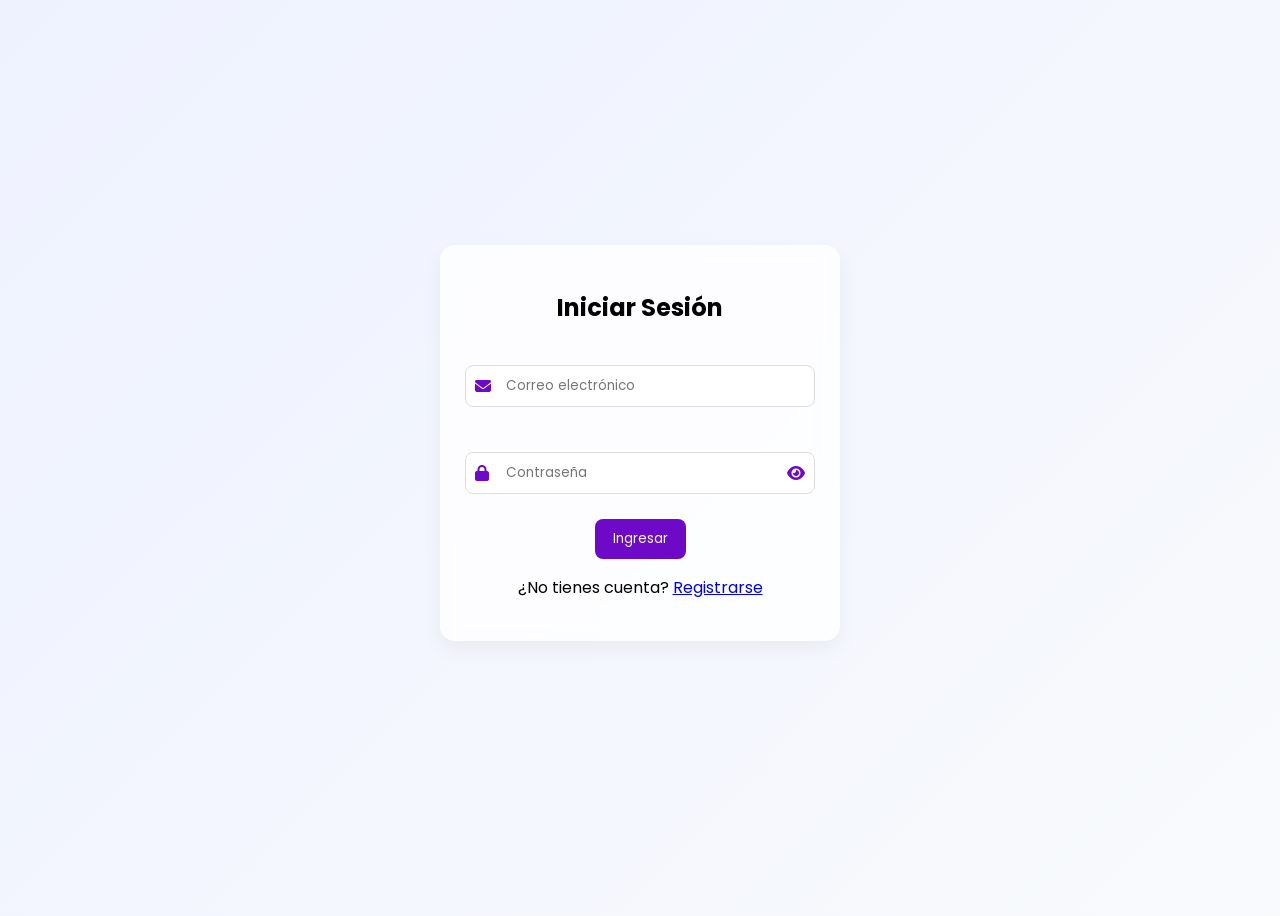
==== fronted/login.html @ 3fd6f9b0 "se agrega backend" ====
<!DOCTYPE html>
<html lang="en">
<head>
    <meta charset="UTF-8">
<title>Login</title>
<link rel="stylesheet" href="assets/css/styles.css">
<link rel="stylesheet" 
    href="https://cdnjs.cloudflare.com/ajax/libs/font-awesome/6.5.0/css/all.min.css">
</head>
<body style="justify-content:center;align-items:center;height:100vh;">

<div class="card" style="width:400px;">
<h2>Iniciar Sesión</h2>
<form onsubmit="loginUser(event)">

<div class="input-group">
    <i class="fa-solid fa-envelope"></i>
    <input type="email" id="email" placeholder="Correo electrónico" required>
</div>

<div class="input-group">
    <i class="fa-solid fa-lock"></i>
    <input type="password" id="password" placeholder="Contraseña" required>
    <i class="fa-solid fa-eye toggle-password" id="togglePassword"></i>
</div>

<button class="btn-login" type="submit">Ingresar</button>
</form>
<p>¿No tienes cuenta? <a href="register.html">Registrarse</a></p>
</div>

<script src="assets/js/app.js"></script>
</body>
</html>
---- fronted/assets/css/styles.css ----
@import url('https://fonts.googleapis.com/css2?family=Poppins:wght@300;400;600;700&display=swap');

:root {
    --primary: #4f46e5;
    --secondary: #6366f1;
    --bg: #f8fafc;
    --card: rgba(255, 255, 255, 0.8);
    --success: #10b981;
    --warning: #f59e0b;
    --danger: #ef4444;
}

* {
    padding: 0;
    box-sizing: border-box;
    font-family: 'Poppins', sans-serif;
}

body {
    background: linear-gradient(135deg, #eef2ff, #f8fafc);
    display: flex;
}

h2 {
    display: flex;
    justify-content: center;
}

/* SIDEBAR */
.sidebar {
    width: 260px;
    height: 100vh;
    background: linear-gradient(180deg, var(--primary), var(--secondary));
    color: white;
    padding: 30px 20px;
    position: fixed;
}

.sidebar h2 {
    margin-bottom: 40px;
}

.sidebar a {
    display: block;
    color: white;
    text-decoration: none;
    margin-bottom: 20px;
    padding: 10px;
    border-radius: 8px;
    transition: 0.3s;
}

.sidebar a:hover {
    background: rgba(255,255,255,0.2);
}

/* MAIN */
.main {
    margin-left: 260px;
    padding: 40px;
    width: 100%;
}

.card {
    text-align: center;
    background: var(--card);
    backdrop-filter: blur(10px);
    padding: 25px;
    border-radius: 15px;
    box-shadow: 0 8px 20px rgba(0,0,0,0.05);
    margin-bottom: 30px;
    transition: 0.3s;
}

.card:hover {
    transform: translateY(-5px);
}

.dashboard-grid {
    display: grid;
    grid-template-columns: repeat(auto-fit, minmax(220px,1fr));
    gap: 20px;
}

.stat {
    text-align: center;
}

.stat h3 {
    font-size: 28px;
    margin-top: 10px;
}

button {
    padding: 10px 18px;
    border: none;
    border-radius: 8px;
    background: #6f09c8;
    color: white;
    cursor: pointer;
    transition: 0.3s;
}

button:hover {
    background: var(--secondary);
}

table {
    width: 100%;
    border-collapse: collapse;
}

table th, table td {
    padding: 15px;
    text-align: left;
}

table thead {
    background: #eef2ff;
}

table tr:hover {
    background: #f1f5f9;
}

.status-disponible { color: var(--success); font-weight: 600; }
.status-reservado { color: var(--warning); font-weight: 600; }
.status-vendido { color: var(--danger); font-weight: 600; }

input, select, textarea {
    width: 100%;
    padding: 12px;
    border-radius: 8px;
    border: 1px solid #ddd;
    margin-top: 10px;
    margin-bottom: 20px;
}

@media(max-width:900px){
    .sidebar {
        position: absolute;
        left: -260px;
    }
    .main {
        margin-left: 0;
    }
}

/* Input */
.input-group {
    position: relative;
    margin-bottom: 5px;
}
/* Icono izquierdo, correo o candado */
.input-group i:first-child {
    position: absolute;
    left: 10px;
    top: 50%;
    transform: translateY(-50%);
    color: #6f09c8;
}

.input-group input {
    width: 100%;
    margin-top: 20px;
    padding: 10px 40px; /* espacio para el icono */
    border-radius: 8px;
}
/* Icono derecho (ojo) */
.toggle-password {
    position: absolute;
    right: 10px;
    top: 50%;
    transform: translateY(-50%);
    cursor: pointer;
    color: #6f09c8;
}

.input-group input {
    padding-right: 35px; /* espacio para el ojo */
}
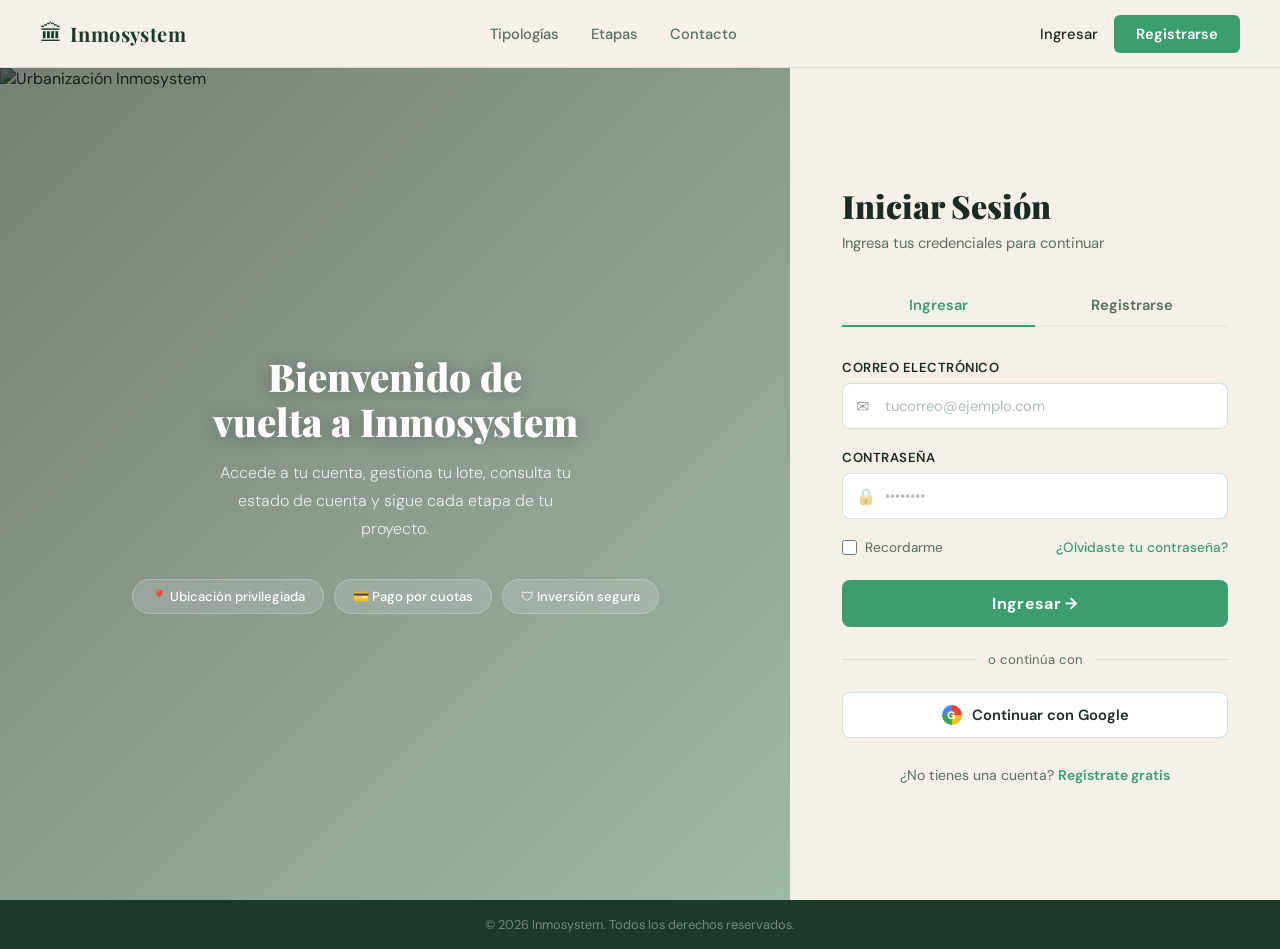
==== commit 390232f3: "se modificaron index el login y restiger" ====
--- a/fronted/login.html
+++ b/fronted/login.html
@@ -1,34 +1,391 @@
 <!DOCTYPE html>
-<html lang="en">
+<html lang="es">
 <head>
-    <meta charset="UTF-8">
-<title>Login</title>
-<link rel="stylesheet" href="assets/css/styles.css">
-<link rel="stylesheet" 
-    href="https://cdnjs.cloudflare.com/ajax/libs/font-awesome/6.5.0/css/all.min.css">
+  <meta charset="UTF-8" />
+  <meta name="viewport" content="width=device-width, initial-scale=1.0" />
+  <title>Inmosystem - Iniciar Sesión</title>
+  <link href="https://fonts.googleapis.com/css2?family=Playfair+Display:wght@700;900&family=DM+Sans:wght@300;400;500;600&display=swap" rel="stylesheet" />
+  <style>
+    *, *::before, *::after { box-sizing: border-box; margin: 0; padding: 0; }
+
+    :root {
+      --green-dark:   #1a3a2a;
+      --green-mid:    #2d6a4f;
+      --green-accent: #3a9e6f;
+      --green-light:  #52b788;
+      --cream:        #f5f0e8;
+      --cream-dark:   #ede8dc;
+      --text-dark:    #1c2b22;
+      --text-muted:   #5a6e5e;
+      --white:        #ffffff;
+      --shadow:       0 4px 24px rgba(0,0,0,0.10);
+    }
+
+    html { scroll-behavior: smooth; }
+
+    body {
+      font-family: 'DM Sans', sans-serif;
+      background: var(--cream);
+      color: var(--text-dark);
+      min-height: 100vh;
+      display: flex;
+      flex-direction: column;
+    }
+
+    /* NAVBAR */
+    .navbar {
+      position: fixed; top: 0; left: 0; right: 0; z-index: 100;
+      display: flex; align-items: center; justify-content: space-between;
+      padding: 0 40px; height: 68px;
+      background: rgba(245,240,232,0.92);
+      backdrop-filter: blur(10px);
+      border-bottom: 1px solid rgba(42,106,79,0.12);
+    }
+    .nav-logo { display: flex; align-items: center; gap: 8px; text-decoration: none; color: #1a3a2a; }
+    .logo-icon { font-size: 1.4rem; }
+    .logo-text {
+      font-family: 'Playfair Display', serif;
+      font-size: 1.25rem; font-weight: 700;
+      color: var(--green-dark); letter-spacing: 0.02em;
+    }
+    .nav-links { display: flex; gap: 32px; list-style: none; }
+    .nav-links a { text-decoration: none; color: var(--text-muted); font-size: 0.92rem; font-weight: 500; transition: color 0.2s; }
+    .nav-links a:hover { color: var(--green-accent); }
+    .nav-actions { display: flex; align-items: center; gap: 16px; }
+    .btn-link { text-decoration: none; color: var(--text-dark); font-size: 0.92rem; font-weight: 500; transition: color 0.2s; }
+    .btn-link:hover { color: var(--green-accent); }
+    .btn-primary {
+      display: inline-block; background: var(--green-accent); color: var(--white);
+      text-decoration: none; padding: 9px 22px; border-radius: 6px;
+      font-size: 0.92rem; font-weight: 600;
+      transition: background 0.2s, transform 0.15s;
+      border: none; cursor: pointer; font-family: 'DM Sans', sans-serif;
+    }
+    .btn-primary:hover { background: var(--green-mid); transform: translateY(-1px); }
+
+    /* LAYOUT */
+    .login-wrapper {
+      flex: 1;
+      display: flex;
+      min-height: 100vh;
+      padding-top: 68px;
+    }
+
+    /* PANEL IZQUIERDO */
+    .login-left {
+      flex: 1;
+      position: relative;
+      overflow: hidden;
+      display: flex;
+      align-items: center;
+      justify-content: center;
+    }
+    .login-left img {
+      position: absolute; inset: 0;
+      width: 100%; height: 100%;
+      object-fit: cover; filter: brightness(0.62);
+    }
+    .login-left-overlay {
+      position: absolute; inset: 0;
+      background: linear-gradient(135deg, rgba(15,35,22,0.55) 0%, rgba(42,106,79,0.42) 100%);
+    }
+    .login-left-content {
+      position: relative; z-index: 2;
+      text-align: center; padding: 48px;
+      animation: fadeUp 0.9s ease both;
+    }
+    .login-left-content h2 {
+      font-family: 'Playfair Display', serif;
+      font-size: clamp(2rem, 3vw, 2.9rem);
+      font-weight: 900; color: var(--white);
+      line-height: 1.15; margin-bottom: 16px;
+      text-shadow: 0 2px 18px rgba(0,0,0,0.3);
+    }
+    .login-left-content p {
+      color: rgba(255,255,255,0.82);
+      font-size: 1rem; font-weight: 300;
+      line-height: 1.75; max-width: 380px; margin: 0 auto;
+    }
+    .badges {
+      display: flex; gap: 10px; justify-content: center;
+      margin-top: 36px; flex-wrap: wrap;
+    }
+    .badge {
+      background: rgba(255,255,255,0.14);
+      backdrop-filter: blur(8px);
+      border: 1px solid rgba(255,255,255,0.22);
+      color: var(--white); border-radius: 999px;
+      padding: 8px 18px; font-size: 0.82rem; font-weight: 500;
+    }
+
+    /* PANEL DERECHO */
+    .login-right {
+      width: 490px;
+      min-width: 420px;
+      display: flex;
+      align-items: center;
+      justify-content: center;
+      background: var(--cream);
+      padding: 48px 52px;
+    }
+    .login-box {
+      width: 100%;
+      animation: fadeUp 0.7s ease both 0.1s;
+    }
+    .login-box .brand {
+      display: flex; align-items: center; gap: 8px;
+      margin-bottom: 36px;
+    }
+    .login-box .brand .logo-text { font-size: 1.4rem; }
+    .login-box h1 {
+      font-family: 'Playfair Display', serif;
+      font-size: 2rem; font-weight: 900;
+      color: var(--text-dark); margin-bottom: 6px;
+    }
+    .login-box .subtitle {
+      color: var(--text-muted); font-size: 0.92rem;
+      margin-bottom: 32px;
+    }
+
+    /* Tabs */
+    .tabs {
+      display: flex;
+      border-bottom: 2px solid var(--cream-dark);
+      margin-bottom: 32px;
+    }
+    .tab {
+      flex: 1; text-align: center;
+      padding: 10px 0; font-size: 0.92rem; font-weight: 600;
+      color: var(--text-muted); cursor: pointer;
+      border-bottom: 2px solid transparent;
+      margin-bottom: -2px; transition: color 0.2s, border-color 0.2s;
+      text-decoration: none;
+    }
+    .tab.active { color: var(--green-accent); border-bottom-color: var(--green-accent); }
+    .tab:hover:not(.active) { color: var(--green-mid); }
+
+    /* Form */
+    .form-group { margin-bottom: 20px; }
+    .form-group label {
+      display: block; font-size: 0.82rem; font-weight: 600;
+      color: var(--text-dark); margin-bottom: 7px;
+      letter-spacing: 0.04em; text-transform: uppercase;
+    }
+    .input-wrap { position: relative; }
+    .input-icon {
+      position: absolute; left: 14px; top: 50%;
+      transform: translateY(-50%);
+      font-size: 1rem; pointer-events: none; opacity: 0.45;
+    }
+    .form-group input {
+      width: 100%; padding: 12px 14px 12px 42px;
+      border: 1.5px solid rgba(42,106,79,0.2);
+      border-radius: 8px; font-size: 0.92rem;
+      font-family: 'DM Sans', sans-serif;
+      background: var(--white); color: var(--text-dark);
+      transition: border-color 0.2s, box-shadow 0.2s;
+      outline: none;
+    }
+    .form-group input:focus {
+      border-color: var(--green-accent);
+      box-shadow: 0 0 0 3px rgba(58,158,111,0.12);
+    }
+    .form-group input::placeholder { color: #b0bdb5; }
+
+    .form-row {
+      display: flex; justify-content: space-between;
+      align-items: center; margin-bottom: 24px;
+    }
+    .remember {
+      display: flex; align-items: center; gap: 8px;
+      font-size: 0.85rem; color: var(--text-muted); cursor: pointer;
+    }
+    .remember input[type="checkbox"] {
+      accent-color: var(--green-accent); width: 15px; height: 15px; cursor: pointer;
+    }
+    .forgot {
+      font-size: 0.85rem; color: var(--green-accent);
+      text-decoration: none; font-weight: 500; transition: color 0.2s;
+    }
+    .forgot:hover { color: var(--green-mid); }
+
+    .btn-submit {
+      width: 100%; padding: 13px;
+      background: var(--green-accent); color: var(--white);
+      border: none; border-radius: 8px; font-size: 1rem;
+      font-weight: 700; font-family: 'DM Sans', sans-serif;
+      cursor: pointer; transition: background 0.2s, transform 0.15s, box-shadow 0.2s;
+      letter-spacing: 0.02em;
+    }
+    .btn-submit:hover {
+      background: var(--green-mid);
+      transform: translateY(-1px);
+      box-shadow: 0 6px 20px rgba(42,106,79,0.28);
+    }
+
+    .divider {
+      display: flex; align-items: center; gap: 12px;
+      margin: 24px 0; color: var(--text-muted); font-size: 0.82rem;
+    }
+    .divider::before, .divider::after {
+      content: ''; flex: 1; height: 1px;
+      background: rgba(42,106,79,0.15);
+    }
+
+    .btn-google {
+      width: 100%; padding: 12px;
+      background: var(--white); color: var(--text-dark);
+      border: 1.5px solid rgba(42,106,79,0.2); border-radius: 8px;
+      font-size: 0.92rem; font-weight: 600; font-family: 'DM Sans', sans-serif;
+      cursor: pointer; display: flex; align-items: center;
+      justify-content: center; gap: 10px;
+      transition: border-color 0.2s, box-shadow 0.2s, transform 0.15s;
+    }
+    .btn-google:hover {
+      border-color: var(--green-accent);
+      box-shadow: 0 3px 12px rgba(42,106,79,0.12);
+      transform: translateY(-1px);
+    }
+    .google-icon {
+      width: 20px; height: 20px;
+      border-radius: 50%;
+      background: conic-gradient(#ea4335 90deg, #fbbc05 90deg 180deg, #34a853 180deg 270deg, #4285f4 270deg);
+      display: flex; align-items: center; justify-content: center;
+      font-size: 0.68rem; font-weight: 900; color: white;
+    }
+
+    .register-link {
+      text-align: center; margin-top: 28px;
+      font-size: 0.88rem; color: var(--text-muted);
+    }
+    .register-link a {
+      color: var(--green-accent); font-weight: 600;
+      text-decoration: none; transition: color 0.2s;
+    }
+    .register-link a:hover { color: var(--green-mid); }
+
+    /* FOOTER */
+    .footer-mini {
+      background: var(--green-dark);
+      color: rgba(255,255,255,0.4);
+      text-align: center; padding: 16px;
+      font-size: 0.8rem;
+    }
+
+    @keyframes fadeUp {
+      from { opacity: 0; transform: translateY(24px); }
+      to   { opacity: 1; transform: translateY(0); }
+    }
+
+    /* RESPONSIVE */
+    @media (max-width: 900px) {
+      .login-left { display: none; }
+      .login-right { width: 100%; min-width: unset; padding: 40px 28px; }
+    }
+    @media (max-width: 480px) {
+      .navbar { padding: 0 20px; }
+      .nav-links { display: none; }
+      .login-right { padding: 32px 20px; }
+    }
+  </style>
 </head>
-<body style="justify-content:center;align-items:center;height:100vh;">
-
-<div class="card" style="width:400px;">
-<h2>Iniciar Sesión</h2>
-<form onsubmit="loginUser(event)">
-
-<div class="input-group">
-    <i class="fa-solid fa-envelope"></i>
-    <input type="email" id="email" placeholder="Correo electrónico" required>
-</div>
-
-<div class="input-group">
-    <i class="fa-solid fa-lock"></i>
-    <input type="password" id="password" placeholder="Contraseña" required>
-    <i class="fa-solid fa-eye toggle-password" id="togglePassword"></i>
-</div>
-
-<button class="btn-login" type="submit">Ingresar</button>
-</form>
-<p>¿No tienes cuenta? <a href="register.html">Registrarse</a></p>
-</div>
-
-<script src="assets/js/app.js"></script>
+<body>
+
+  <!-- NAVBAR -->
+  <nav class="navbar">
+    <a href="index.html" class="nav-logo">
+      <span class="logo-icon">🏛</span>
+      <span class="logo-text">Inmosystem</span>
+    </a>
+
+    <ul class="nav-links">
+      <li><a href="index.html#tipologias">Tipologías</a></li>
+      <li><a href="index.html#etapas">Etapas</a></li>
+      <li><a href="index.html#contacto">Contacto</a></li>
+    </ul>
+    <div class="nav-actions">
+      <a href="login.html" class="btn-link">Ingresar</a>
+      <a href="register.html" class="btn-primary">Registrarse</a>
+    </div>
+  </nav>
+
+  <!-- MAIN -->
+  <div class="login-wrapper">
+
+    <!-- PANEL IZQUIERDO -->
+    <div class="login-left">
+      <img src="https://images.unsplash.com/photo-1486325212027-8081e485255e?w=1400&q=80" alt="Urbanización Inmosystem" />
+      <div class="login-left-overlay"></div>
+      <div class="login-left-content">
+        <h2>Bienvenido de<br />vuelta a Inmosystem</h2>
+        <p>Accede a tu cuenta, gestiona tu lote, consulta tu estado de cuenta y sigue cada etapa de tu proyecto.</p>
+        <div class="badges">
+          <span class="badge">📍 Ubicación privilegiada</span>
+          <span class="badge">💳 Pago por cuotas</span>
+          <span class="badge">🛡 Inversión segura</span>
+        </div>
+      </div>
+    </div>
+
+    <!-- PANEL DERECHO -->
+    <div class="login-right">
+      <div class="login-box">
+
+        
+        <h1>Iniciar Sesión</h1>
+        <p class="subtitle">Ingresa tus credenciales para continuar</p>
+
+        <div class="tabs">
+          <a href="login.html" class="tab active">Ingresar</a>
+          <a href="register.html" class="tab">Registrarse</a>
+        </div>
+
+        <form onsubmit="return false;">
+          <div class="form-group">
+            <label for="email">Correo electrónico</label>
+            <div class="input-wrap">
+              <span class="input-icon">✉</span>
+              <input type="email" id="email" placeholder="tucorreo@ejemplo.com" autocomplete="email" />
+            </div>
+          </div>
+
+          <div class="form-group">
+            <label for="password">Contraseña</label>
+            <div class="input-wrap">
+              <span class="input-icon">🔒</span>
+              <input type="password" id="password" placeholder="••••••••" autocomplete="current-password" />
+            </div>
+          </div>
+
+          <div class="form-row">
+            <label class="remember">
+              <input type="checkbox" /> Recordarme
+            </label>
+            <a href="#" class="forgot">¿Olvidaste tu contraseña?</a>
+          </div>
+
+          <button type="submit" class="btn-submit"><a href="dashboard.html"></a>Ingresar →</button>
+
+          <div class="divider">o continúa con</div>
+
+          <button type="button" class="btn-google">
+            <span class="google-icon">G</span>
+            Continuar con Google
+          </button>
+        </form>
+
+        <p class="register-link">
+          ¿No tienes una cuenta? <a href="register.html">Regístrate gratis</a>
+        </p>
+
+      </div>
+    </div>
+
+  </div>
+
+  <div class="footer-mini">
+    © 2026 Inmosystem. Todos los derechos reservados.
+  </div>
+
 </body>
 </html>
